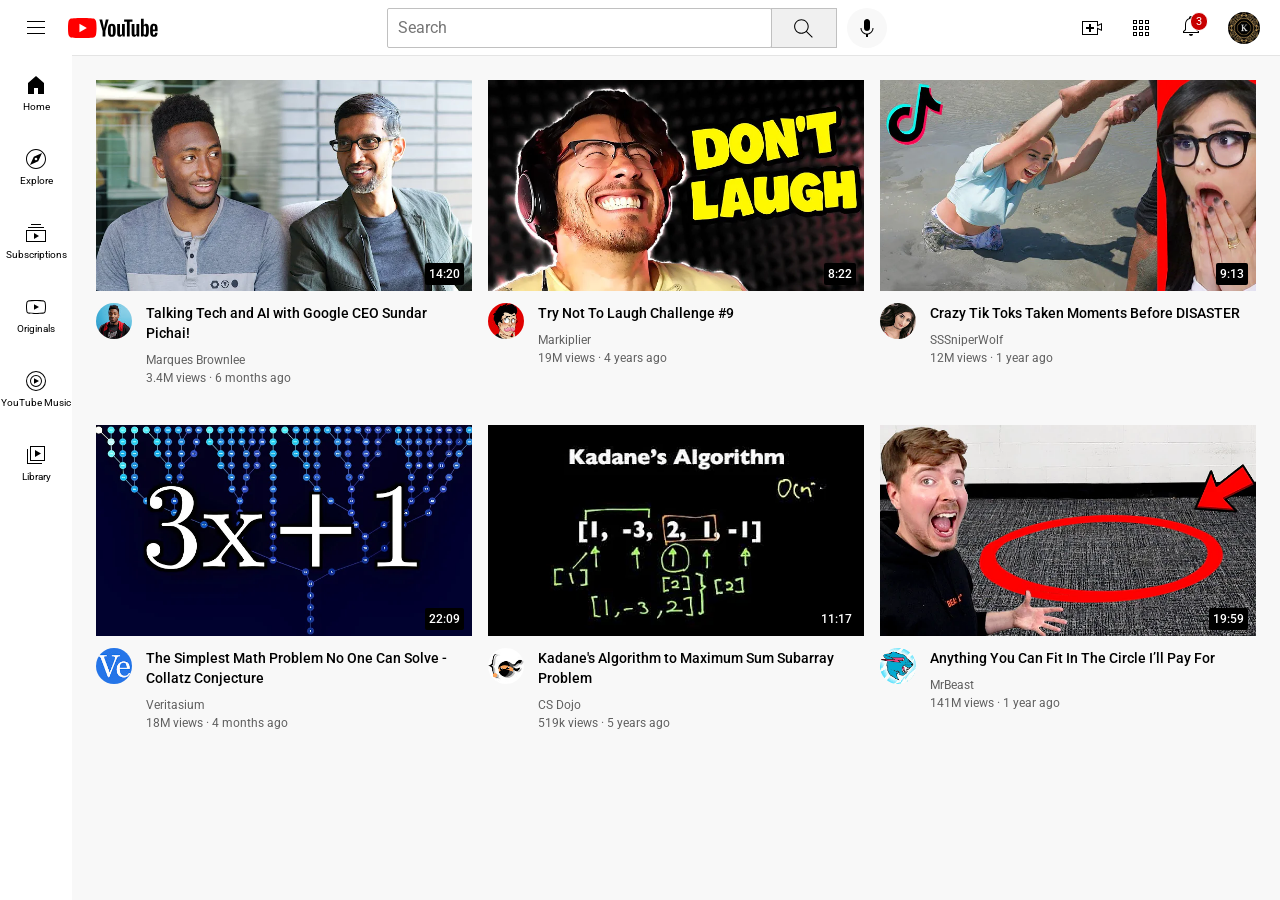
==== index.html @ 2b6867bc "Rename youtube7.html to index.html" ====
<!DOCTYPE html>
<html>
  <head>
    <title>YouTube.com Clone</title>
    <link rel="preconnect" href="https://fonts.googleapis.com">
    <link rel="preconnect" href="https://fonts.gstatic.com" crossorigin>
    <link href="https://fonts.googleapis.com/css2?family=Roboto:ital,wght@0,100..900;1,100..900&display=swap" rel="stylesheet">
    <link rel="stylesheet" href="styles/general.css">
    <link rel="stylesheet" href="styles/header.css">
    <link rel="stylesheet" href="styles/video.css">
    <link rel="stylesheet" href="styles/sidebar.css">
  </head>
  <body>
    <div class="header">
      <div class="left-section">
        <img class="hamburger-menu" src="icons/hamburger-menu.svg" alt="">
        <img class="youtube-logo" src="icons/youtube-logo.svg" alt="">
      </div>
      <div class="middle-section">
        <input class="search-bar" type="text" placeholder="Search">
        <button class="search-button">
          <img class="search-icon" src="icons/search.svg" alt="">
          <div class="tooltip">Search</div>
        </button>
        <button class="voice-search-button"> 
          <img class="voice-search-icon" src="icons/voice-search-icon.svg" alt="">
          <div class="tooltip">Search with your voice</div>
        </button>
      </div>
      <div class="right-section">
        <img class="upload-icon" src="icons/upload.svg" alt="">
        <img class="youtube-apps-icon" src="icons/youtube-apps.svg" alt="">
        <div class="notifications-icon-container">
          <img class="notifications-icon" src="icons/notifications.svg" alt="">
          <div class="notifications-count">3</div>
        </div>
        <img class="current-user-picture" src="channel-pictures/my-channel.jpeg" alt="">
      </div>
    </div>

    <div class="sidebar">
      <div class="sidebar-link">
        <img src="icons/home.svg" alt="">
        <div>Home</div>
      </div>
      <div class="sidebar-link">
        <img src="icons/explore.svg" alt="">
        <div>Explore</div>
      </div>
      <div class="sidebar-link">
        <img src="icons/subscriptions.svg" alt="">
        <div>Subscriptions</div>
      </div>
      <div class="sidebar-link">
        <img src="icons/originals.svg" alt="">
        <div>Originals</div>
      </div>
      <div class="sidebar-link">
        <img src="icons/youtube-music.svg" alt="">
        <div>YouTube Music</div>
      </div>
      <div class="sidebar-link">
        <img src="icons/library.svg" alt="">
        <div>Library</div>
      </div>
    </div>

    <div class="video-grid">
      <div class="video-preview">
      <div class="thumbnail-row">
        <img class="thumbnail" src="thumbnails/thumbnail-1.webp">
        <div class="video-time">14:20</div>
      </div>
      <div class="video-info-grid">
        <div class="channel-picture">
          <img class="profile-picture" src="channel-pictures/channel-1.jpeg" alt="">
        </div>
        <div class="video-info">
          <p class="video-title">
            Talking Tech and AI with Google CEO Sundar Pichai!
          </p>
          <p class="video-author">
            Marques Brownlee
          </p>
          <p class="video-stats">
            3.4M views &#183; 6 months ago
          </p>
        </div>
      </div>
    </div>

    <div class="video-preview">
      <div class="thumbnail-row">
        <img class="thumbnail" src="thumbnails/thumbnail-2.webp">
        <div class="video-time">8:22</div>
      </div>
      <div class="video-info-grid">
        <div class="channel-picture">
          <img class="profile-picture" src="channel-pictures/channel-2.jpeg" alt="">
        </div>
        <div class="video-info">
          <p class="video-title">
            Try Not To Laugh Challenge #9
          </p>
          <p class="video-author">
            Markiplier
          </p>
          <p class="video-stats">
            19M views &#183; 4 years ago
          </p>
        </div>
      </div>
    </div>

    <div class="video-preview">
      <div class="thumbnail-row">
        <img class="thumbnail" src="thumbnails/thumbnail-3.webp">
        <div class="video-time">9:13</div>
      </div>
      <div class="video-info-grid">
        <div class="channel-picture">
          <img class="profile-picture" src="channel-pictures/channel-3.jpeg" alt="">
        </div>
        <div class="video-info">
          <p class="video-title">
            Crazy Tik Toks Taken Moments Before DISASTER
          </p>
          <p class="video-author">
            SSSniperWolf
          </p>
          <p class="video-stats">
            12M views &#183; 1 year ago
          </p>
        </div>
      </div>
    </div>

    <div class="video-preview">
      <div class="thumbnail-row">
        <img class="thumbnail" src="thumbnails/thumbnail-4.webp">
        <div class="video-time">22:09</div>
      </div>
      <div class="video-info-grid">
        <div class="channel-picture">
          <img class="profile-picture" src="channel-pictures/channel-4.jpeg" alt="">
        </div>
        <div class="video-info">
          <p class="video-title">
            The Simplest Math Problem No One Can Solve - Collatz Conjecture
          </p>
          <p class="video-author">
            Veritasium
          </p>
          <p class="video-stats">
            18M views &#183; 4 months ago
          </p>
        </div>
      </div>
    </div>

    <div class="video-preview">
      <div class="thumbnail-row">
        <img class="thumbnail" src="thumbnails/thumbnail-5.webp">
        <div class="video-time">11:17</div>
      </div>
      <div class="video-info-grid">
        <div class="channel-picture">
          <img class="profile-picture" src="channel-pictures/channel-5.jpeg" alt="">
        </div>
        <div class="video-info">
          <p class="video-title">
            Kadane's Algorithm to Maximum Sum Subarray Problem
          </p>
          <p class="video-author">
            CS Dojo
          </p>
          <p class="video-stats">
            519k views &#183; 5 years ago
          </p>
        </div>
      </div>
    </div>

    <div class="video-preview">
      <div class="thumbnail-row">
        <img class="thumbnail" src="thumbnails/thumbnail-6.webp">
        <div class="video-time">19:59</div>
      </div>
      <div class="video-info-grid">
        <div class="channel-picture">
          <img class="profile-picture" src="channel-pictures/channel-6.jpeg" alt="">
        </div>
        <div class="video-info">
          <p class="video-title">
            Anything You Can Fit In The Circle I’ll Pay For
          </p>
          <p class="video-author">
            MrBeast
          </p>
          <p class="video-stats">
            141M views &#183; 1 year ago
          </p>
        </div>
      </div>
    </div>
    </div>
  </body>
</html>
---- styles/general.css ----
p{
  font-family: Roboto, Arial;
  margin-top: 0;
  margin-bottom: 0;
}

body{
  margin: 0;
  padding-top: 80px;
  padding-left: 96px;
  padding-right: 24px;
  background-color: rgb(248, 248, 248);
}
---- styles/header.css ----
.header{
  height: 55px;

  display: flex;
  flex-direction: row;
  justify-content: space-between;

  position: fixed;
  top: 0;
  left: 0;
  right: 0;
  z-index: 100;

  background-color: white;
  border-bottom-width: 1px;
  border-bottom-style: solid;
  border-bottom-color: rgb(228 228 228);
}

.left-section{
  display: flex;
  align-items: center;
}

.hamburger-menu{
  height: 24px;
  margin-left: 24px;
  margin-right: 20px;
}

.youtube-logo{
  height: 20px;
}

.middle-section{
  display: flex;
  align-items: center;
  flex: 1;
  margin-left: 70px;
  margin-right: 35px;
  max-width: 500px;
}

.search-bar{
  flex: 1;
  height: 36px;
  padding-left: 10px;
  font-size: 16px;
  border-width: 1px;
  border-style: solid;
  border-color: rgb(192, 192, 192);
  border-radius: 2px;
  box-shadow: inset 1px 2px 3px rgba(0 0 0 0.5);
  width: 0;
}

.search-bar::placeholder{
  font-family: Roboto, Arial;
  font-size: 16px;
}

.search-button{
  height: 40px;
  width: 66px;
  background-color: rgb(240 240 240);
  border-width: 1px;
  border-style: solid;
  border-color: rgb(192, 192, 192);
  margin-left: -1px;
  margin-right: 10px;
}

.search-button{
  position: relative;
}

.search-button .tooltip,
.voice-search-button .tooltip{
  position: absolute;
  background-color: gray;
  color: white;
  padding-top: 4px;
  padding-bottom: 4px;
  padding-left: 8px;
  padding-right: 8px;
  border-radius: 2px;
  font-size: 12px;
  bottom: -30px;
  opacity: 0;
  transition: opacity 0.15s;
  pointer-events: none;
  white-space: nowrap;
}

.search-button:hover .tooltip,
.voice-search-button:hover .tooltip{
  opacity: 1;
}

.search-icon{
  height: 25px;
  margin-top: 4px;
}

.voice-search-button{
  height: 40px;
  width: 40px;
  border-radius: 20px;
  border: none;
  background-color: rgb(248 248 248);
}

.voice-search-icon{
  height: 24px;
  margin-top: 4px;
}

.right-section{
  display: flex;
  align-items: center;
  justify-content: space-between;
  flex-shrink: 0;
  width: 180px;
  margin-right: 20px;
}

.upload-icon{
  height: 24px;
}

.youtube-apps-icon{
  height: 24px;
}

.notifications-icon{
  height: 24px;
}

.notifications-icon-container{
  position: relative;
}

.notifications-count{
  position: absolute;
  top: -2px;
  right: -5px;
  background-color: rgb(200, 0, 0);
  color: white;
  font-family: Roboto,Arial;
  font-size: 11px;
  padding-left: 5px;
  padding-right: 5px;
  padding-bottom: 2px;
  padding-top: 2px;
  border-radius: 10px;
  border-style: solid;
  border-color: white;
  border-width: 1px;
}

.current-user-picture{
  height: 32px;
  border-radius: 16px;
}
---- styles/video.css ----
.thumbnail {
  width: 100%;
}

.video-title{
  margin-top: 0;
  font-size: 14px;
  font-weight: 500;
  line-height: 20px;
  margin-bottom: 10px;
}

.video-info-grid{
  display: grid;
  grid-template-columns: 50px 1fr;
}

.profile-picture{
  width: 36px;
  border-radius: 30px;
}

.thumbnail-row{
  margin-bottom: 8px;
  position: relative;
}

.video-author,
.video-stats{
  font-size: 12px;
  color: rgb(96 96 96);
}

.video-author{
  margin-bottom: 4px;
}

.video-grid{
  display: grid;
  grid-template-columns: 1fr 1fr 1fr;
  column-gap: 16px;
  row-gap: 40px;
}

.video-time{
  font-family: Roboto, Arial;
  font-size: 12px;
  font-weight: 500;
  padding-left: 4px;
  padding-right: 4px;
  padding-top: 4px;
  padding-bottom: 4px;
  border-radius: 2px;
  background-color: black;
  color: white;
  position: absolute;
  bottom: 10px;
  right: 8px;
}
---- styles/sidebar.css ----
.sidebar{
  position: fixed;
  left: 0;
  bottom: 0;
  top: 55px;
  background-color: white;
  width: 72px;
  z-index: 200;
}

.sidebar-link{
  height: 74px;
  display: flex;
  flex-direction: column;
  justify-content: center;
  align-items: center;
  cursor: pointer;
}

.sidebar-link:hover{
  background-color: rgb(235, 235, 235);
}

.sidebar-link img{
  height: 24px;
  margin-bottom: 4px;
}

.sidebar-link div{
  font-family: Roboto, Arial;
  font-size: 10px;
}
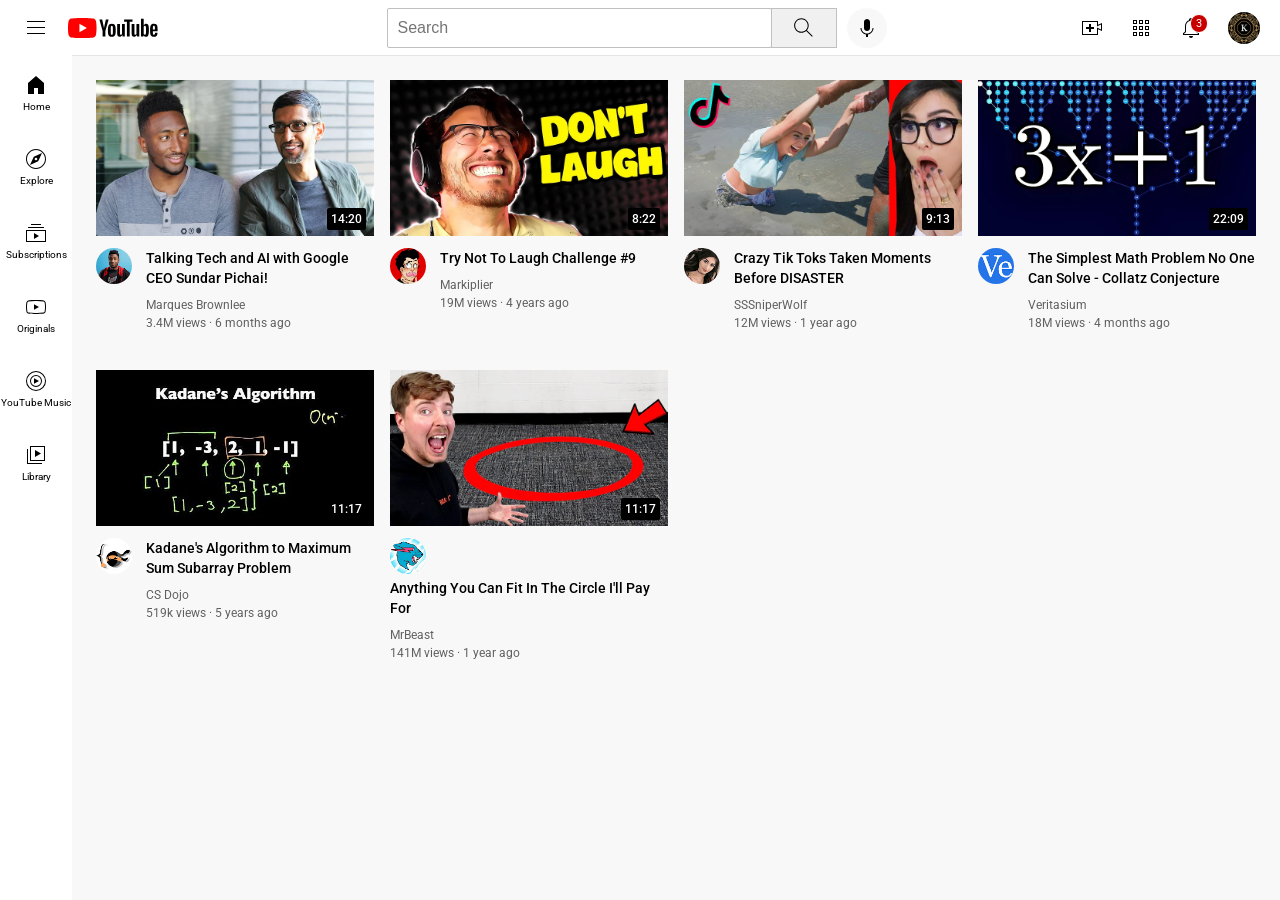
==== commit 733d35c6: "Rename youtube.html to index.html" ====
--- a/index.html
+++ b/index.html
@@ -11,7 +11,9 @@
     <link rel="stylesheet" href="styles/sidebar.css">
   </head>
   <body>
-    <div class="header">
+    <header></header>
+    <nav></nav>
+    <header class="header">
       <div class="left-section">
         <img class="hamburger-menu" src="icons/hamburger-menu.svg" alt="">
         <img class="youtube-logo" src="icons/youtube-logo.svg" alt="">
@@ -22,23 +24,31 @@
           <img class="search-icon" src="icons/search.svg" alt="">
           <div class="tooltip">Search</div>
         </button>
+        <!-- Put position absoulute inside position relative -->
         <button class="voice-search-button"> 
           <img class="voice-search-icon" src="icons/voice-search-icon.svg" alt="">
           <div class="tooltip">Search with your voice</div>
         </button>
       </div>
-      <div class="right-section">
-        <img class="upload-icon" src="icons/upload.svg" alt="">
-        <img class="youtube-apps-icon" src="icons/youtube-apps.svg" alt="">
+       <div class="right-section">
+        <div class="upload-icon-container">
+          <img class="upload-icon" src="icons/upload.svg">
+          <div class="tooltip">Create</div>
+        </div>
+        <div class="youtube-apps-icon-container">
+          <img class="youtube-apps-icon" src="icons/youtube-apps.svg">
+          <div class="tooltip">YouTube Apps</div>
+        </div>
         <div class="notifications-icon-container">
-          <img class="notifications-icon" src="icons/notifications.svg" alt="">
+          <img class="notifications-icon" src="icons/notifications.svg">
           <div class="notifications-count">3</div>
-        </div>
-        <img class="current-user-picture" src="channel-pictures/my-channel.jpeg" alt="">
-      </div>
-    </div>
-
-    <div class="sidebar">
+          <div class="tooltip">Notifications</div>
+        </div>
+        <img class="current-user-picture" src="channel-pictures/my-channel.jpeg">
+      </div>
+    </header>
+
+    <nav class="sidebar">
       <div class="sidebar-link">
         <img src="icons/home.svg" alt="">
         <div>Home</div>
@@ -63,146 +73,184 @@
         <img src="icons/library.svg" alt="">
         <div>Library</div>
       </div>
-    </div>
-
-    <div class="video-grid">
-      <div class="video-preview">
-      <div class="thumbnail-row">
-        <img class="thumbnail" src="thumbnails/thumbnail-1.webp">
-        <div class="video-time">14:20</div>
-      </div>
-      <div class="video-info-grid">
-        <div class="channel-picture">
-          <img class="profile-picture" src="channel-pictures/channel-1.jpeg" alt="">
-        </div>
-        <div class="video-info">
-          <p class="video-title">
-            Talking Tech and AI with Google CEO Sundar Pichai!
-          </p>
-          <p class="video-author">
-            Marques Brownlee
-          </p>
-          <p class="video-stats">
-            3.4M views &#183; 6 months ago
-          </p>
-        </div>
-      </div>
-    </div>
-
-    <div class="video-preview">
-      <div class="thumbnail-row">
-        <img class="thumbnail" src="thumbnails/thumbnail-2.webp">
-        <div class="video-time">8:22</div>
-      </div>
-      <div class="video-info-grid">
-        <div class="channel-picture">
-          <img class="profile-picture" src="channel-pictures/channel-2.jpeg" alt="">
-        </div>
-        <div class="video-info">
-          <p class="video-title">
-            Try Not To Laugh Challenge #9
-          </p>
-          <p class="video-author">
-            Markiplier
-          </p>
-          <p class="video-stats">
-            19M views &#183; 4 years ago
-          </p>
-        </div>
-      </div>
-    </div>
-
-    <div class="video-preview">
-      <div class="thumbnail-row">
-        <img class="thumbnail" src="thumbnails/thumbnail-3.webp">
-        <div class="video-time">9:13</div>
-      </div>
-      <div class="video-info-grid">
-        <div class="channel-picture">
-          <img class="profile-picture" src="channel-pictures/channel-3.jpeg" alt="">
-        </div>
-        <div class="video-info">
-          <p class="video-title">
-            Crazy Tik Toks Taken Moments Before DISASTER
-          </p>
-          <p class="video-author">
-            SSSniperWolf
-          </p>
-          <p class="video-stats">
-            12M views &#183; 1 year ago
-          </p>
-        </div>
-      </div>
-    </div>
-
-    <div class="video-preview">
-      <div class="thumbnail-row">
-        <img class="thumbnail" src="thumbnails/thumbnail-4.webp">
-        <div class="video-time">22:09</div>
-      </div>
-      <div class="video-info-grid">
-        <div class="channel-picture">
-          <img class="profile-picture" src="channel-pictures/channel-4.jpeg" alt="">
-        </div>
-        <div class="video-info">
-          <p class="video-title">
-            The Simplest Math Problem No One Can Solve - Collatz Conjecture
-          </p>
-          <p class="video-author">
-            Veritasium
-          </p>
-          <p class="video-stats">
-            18M views &#183; 4 months ago
-          </p>
-        </div>
-      </div>
-    </div>
-
-    <div class="video-preview">
-      <div class="thumbnail-row">
-        <img class="thumbnail" src="thumbnails/thumbnail-5.webp">
-        <div class="video-time">11:17</div>
-      </div>
-      <div class="video-info-grid">
-        <div class="channel-picture">
-          <img class="profile-picture" src="channel-pictures/channel-5.jpeg" alt="">
-        </div>
-        <div class="video-info">
-          <p class="video-title">
-            Kadane's Algorithm to Maximum Sum Subarray Problem
-          </p>
-          <p class="video-author">
-            CS Dojo
-          </p>
-          <p class="video-stats">
-            519k views &#183; 5 years ago
-          </p>
-        </div>
-      </div>
-    </div>
-
-    <div class="video-preview">
-      <div class="thumbnail-row">
-        <img class="thumbnail" src="thumbnails/thumbnail-6.webp">
-        <div class="video-time">19:59</div>
-      </div>
-      <div class="video-info-grid">
-        <div class="channel-picture">
-          <img class="profile-picture" src="channel-pictures/channel-6.jpeg" alt="">
-        </div>
-        <div class="video-info">
-          <p class="video-title">
-            Anything You Can Fit In The Circle I’ll Pay For
-          </p>
-          <p class="video-author">
-            MrBeast
-          </p>
-          <p class="video-stats">
-            141M views &#183; 1 year ago
-          </p>
-        </div>
-      </div>
-    </div>
-    </div>
+    </nav>
+
+    <main>
+      <section class="video-grid">
+        <div class="video-preview">
+          <div class="thumbnail-row">
+              <a href="https://www.youtube.com/watch?v=n2RNcPRtAiY" target="_blank" class="video-title-link">
+                <img class="thumbnail" src="thumbnails/thumbnail-1.webp">
+              </a>
+            <div class="video-time">14:20</div>
+          </div>
+          <div class="video-info-grid">
+            <div class="channel-picture">
+                <a href="https://www.youtube.com/c/mkbhd" target="_blank">
+                  <img class="profile-picture" src="channel-pictures/channel-1.jpeg">
+                </a>
+            </div>
+            <div class="video-info">
+              <a href="https://www.youtube.com/watch?v=n2RNcPRtAiY" target="_blank" class="video-title-link">
+                <p class="video-title">
+                  Talking Tech and AI with Google CEO Sundar Pichai!
+                </p>
+              </a>
+              
+              <p class="video-author">
+                Marques Brownlee
+              </p>
+              <p class="video-stats">
+                3.4M views &#183; 6 months ago
+              </p>
+            </div>
+          </div>
+        </div>
+
+        <div class="video-preview">
+          <div class="thumbnail-row">
+              <a href="https://www.youtube.com/watch?v=mP0RAo9SKZk" target="_blank" class="video-title-link">
+                <img class="thumbnail" src="thumbnails/thumbnail-2.webp">
+              </a>
+              <div class="video-time">8:22</div>
+            </div>
+            <div class="video-info-grid">
+              <div class="channel-picture">
+                <a href="https://www.youtube.com/c/markiplier" target="_blank">
+                  <img class="profile-picture" src="channel-pictures/channel-2.jpeg">
+                </a>
+              </div>
+
+            <div class="video-info">
+              <a href="https://www.youtube.com/watch?v=mP0RAo9SKZk" target="_blank" class="video-title-link">
+                <p class="video-title">
+                  Try Not To Laugh Challenge #9
+                </p>
+              </a>
+              <p class="video-author">
+                Markiplier
+              </p>
+              <p class="video-stats">
+                19M views &#183; 4 years ago
+              </p>
+            </div>
+          </div>
+        </div>
+
+        <div class="video-preview">
+          <div class="thumbnail-row">
+              <a href="https://www.youtube.com/watch?v=FgjPQQeTh1w" target="_blank" class="video-title-link">
+                <img class="thumbnail" src="thumbnails/thumbnail-3.webp">
+              </a>
+              <div class="video-time">9:13</div>
+            </div>
+            <div class="video-info-grid">
+              <div class="channel-picture">
+                <a href="https://www.youtube.com/user/SSSniperWolf" target="_blank">
+                  <img class="profile-picture" src="channel-pictures/channel-3.jpeg">
+                </a>
+              </div>
+            <div class="video-info">
+              <a href="https://www.youtube.com/watch?v=FgjPQQeTh1w" target="_blank" class="video-title-link">
+                <p class="video-title">
+                  Crazy Tik Toks Taken Moments Before DISASTER
+                </p>
+              </a>
+              <p class="video-author">
+                SSSniperWolf
+              </p>
+              <p class="video-stats">
+                12M views &#183; 1 year ago
+              </p>
+            </div>
+          </div>
+        </div>
+
+        <div class="video-preview">
+          <div class="thumbnail-row">
+              <a href="https://www.youtube.com/watch?v=094y1Z2wpJg" target="_blank" class="video-title-link">
+                <img class="thumbnail" src="thumbnails/thumbnail-4.webp">
+              </a>
+              <div class="video-time">22:09</div>
+            </div>
+            <div class="video-info-grid">
+              <div class="channel-picture">
+                <a href="https://www.youtube.com/c/veritasium" target="_blank">
+                  <img class="profile-picture" src="channel-pictures/channel-4.jpeg">
+                </a>
+              </div>
+            <div class="video-info">
+              <a href="https://www.youtube.com/watch?v=094y1Z2wpJg" target="_blank" class="video-title-link">
+                <p class="video-title">
+                  The Simplest Math Problem No One Can Solve - Collatz Conjecture
+                </p>
+              </a>
+              <p class="video-author">
+                Veritasium
+              </p>
+              <p class="video-stats">
+                18M views &#183; 4 months ago
+              </p>
+            </div>
+          </div>
+        </div>
+
+        <div class="video-preview">
+          <div class="thumbnail-row">
+            <img class="thumbnail" src="thumbnails/thumbnail-5.webp">
+            <div class="video-time">11:17</div>
+          </div>
+          <div class="video-info-grid">
+            <div class="channel-picture">
+              <img class="profile-picture" src="channel-pictures/channel-5.jpeg" alt="">
+            </div>
+            <div class="video-info">
+              <a href="https://www.youtube.com/watch?v=86CQq3pKSUw" target="_blank" class="video-title-link">
+                <p class="video-title">
+                  Kadane's Algorithm to Maximum Sum Subarray Problem
+                </p>
+              </a>
+              <p class="video-author">
+                CS Dojo
+              </p>
+              <p class="video-stats">
+                519k views &#183; 5 years ago
+              </p>
+            </div>
+          </div>
+        </div>
+
+        <div class="video-preview">
+            <div class="thumbnail-row">
+                <a href="https://www.youtube.com/watch?v=yXWw0_UfSFg" target="_blank" class="video-title-link">
+                  <img class="thumbnail" src="thumbnails/thumbnail-6.webp">
+                </a>
+                <div class="video-time">11:17</div>
+              </div>
+              <div class="video-info-grid">
+                <div class="channel-picture">
+                  <a href="https://www.youtube.com/channel/UCX6OQ3DkcsbYNE6H8uQQuVA" target="_blank">
+                    <img class="profile-picture" src="channel-pictures/channel-6.jpeg">
+                  </a>
+                </div>
+              </div>
+              <div class="video-info">
+                <a href="https://www.youtube.com/watch?v=yXWw0_UfSFg" target="_blank" class="video-title-link">
+                  <p class="video-title">
+                    Anything You Can Fit In The Circle I'll Pay For
+                  </p>
+                </a>
+                <p class="video-author">
+                  MrBeast
+                </p>
+                <p class="video-stats">
+                  141M views &#183; 1 year ago
+                </p>
+              </div>
+            </div>
+          </div>
+        </div>
+      </section>
+    </main>    
   </body>
 </html>
--- a/styles/general.css
+++ b/styles/general.css
@@ -1,10 +1,11 @@
 p{
-  font-family: Roboto, Arial;
   margin-top: 0;
   margin-bottom: 0;
 }
 
 body{
+  /* This style belew will be inherited*/
+  font-family: Roboto, Arial;
   margin: 0;
   padding-top: 80px;
   padding-left: 96px;
--- a/styles/header.css
+++ b/styles/header.css
@@ -46,16 +46,13 @@
   height: 36px;
   padding-left: 10px;
   font-size: 16px;
-  border-width: 1px;
-  border-style: solid;
-  border-color: rgb(192, 192, 192);
+  border: 1px solid rgb(192, 192, 192);
   border-radius: 2px;
   box-shadow: inset 1px 2px 3px rgba(0 0 0 0.5);
   width: 0;
 }
 
 .search-bar::placeholder{
-  font-family: Roboto, Arial;
   font-size: 16px;
 }
 
@@ -70,12 +67,23 @@
   margin-right: 10px;
 }
 
-.search-button{
+.search-button,
+.voice-search-button,
+.upload-icon-container,
+.youtube-apps-icon-container,
+.notifications-icon-container{
+  display: flex;
+  justify-content: center;
+  align-items: center;
   position: relative;
+  cursor: pointer;
 }
 
 .search-button .tooltip,
-.voice-search-button .tooltip{
+.voice-search-button .tooltip,
+.upload-icon-container .tooltip,
+.youtube-apps-icon-container .tooltip,
+.notifications-icon-container .tooltip{
   position: absolute;
   background-color: gray;
   color: white;
@@ -93,13 +101,15 @@
 }
 
 .search-button:hover .tooltip,
-.voice-search-button:hover .tooltip{
+.voice-search-button:hover .tooltip,
+.upload-icon-container:hover .tooltip,
+.youtube-apps-icon-container:hover .tooltip,
+.notifications-icon-container:hover .tooltip{
   opacity: 1;
 }
 
 .search-icon{
   height: 25px;
-  margin-top: 4px;
 }
 
 .voice-search-button{
@@ -112,7 +122,6 @@
 
 .voice-search-icon{
   height: 24px;
-  margin-top: 4px;
 }
 
 .right-section{
@@ -146,7 +155,6 @@
   right: -5px;
   background-color: rgb(200, 0, 0);
   color: white;
-  font-family: Roboto,Arial;
   font-size: 11px;
   padding-left: 5px;
   padding-right: 5px;
--- a/styles/video.css
+++ b/styles/video.css
@@ -8,6 +8,11 @@
   font-weight: 500;
   line-height: 20px;
   margin-bottom: 10px;
+}
+
+.video-title-link{
+  text-decoration: none;
+  color: black;
 }
 
 .video-info-grid{
@@ -42,14 +47,29 @@
   row-gap: 40px;
 }
 
+@media(max-width: 750px){
+  .video-grid{
+    grid-template-columns: 1fr 1fr;
+  }
+}
+
+@media(min-width: 751px) and (max-width: 999px){
+  .video-grid{
+    grid-template-columns: 1fr 1fr 1fr;
+  }
+}
+
+@media(min-width: 1000px){
+  .video-grid{
+    grid-template-columns: 1fr 1fr 1fr 1fr;
+  }
+}
+
+
 .video-time{
-  font-family: Roboto, Arial;
   font-size: 12px;
   font-weight: 500;
-  padding-left: 4px;
-  padding-right: 4px;
-  padding-top: 4px;
-  padding-bottom: 4px;
+  padding: 4px;
   border-radius: 2px;
   background-color: black;
   color: white;
--- a/styles/sidebar.css
+++ b/styles/sidebar.css
@@ -27,6 +27,5 @@
 }
 
 .sidebar-link div{
-  font-family: Roboto, Arial;
   font-size: 10px;
 }
